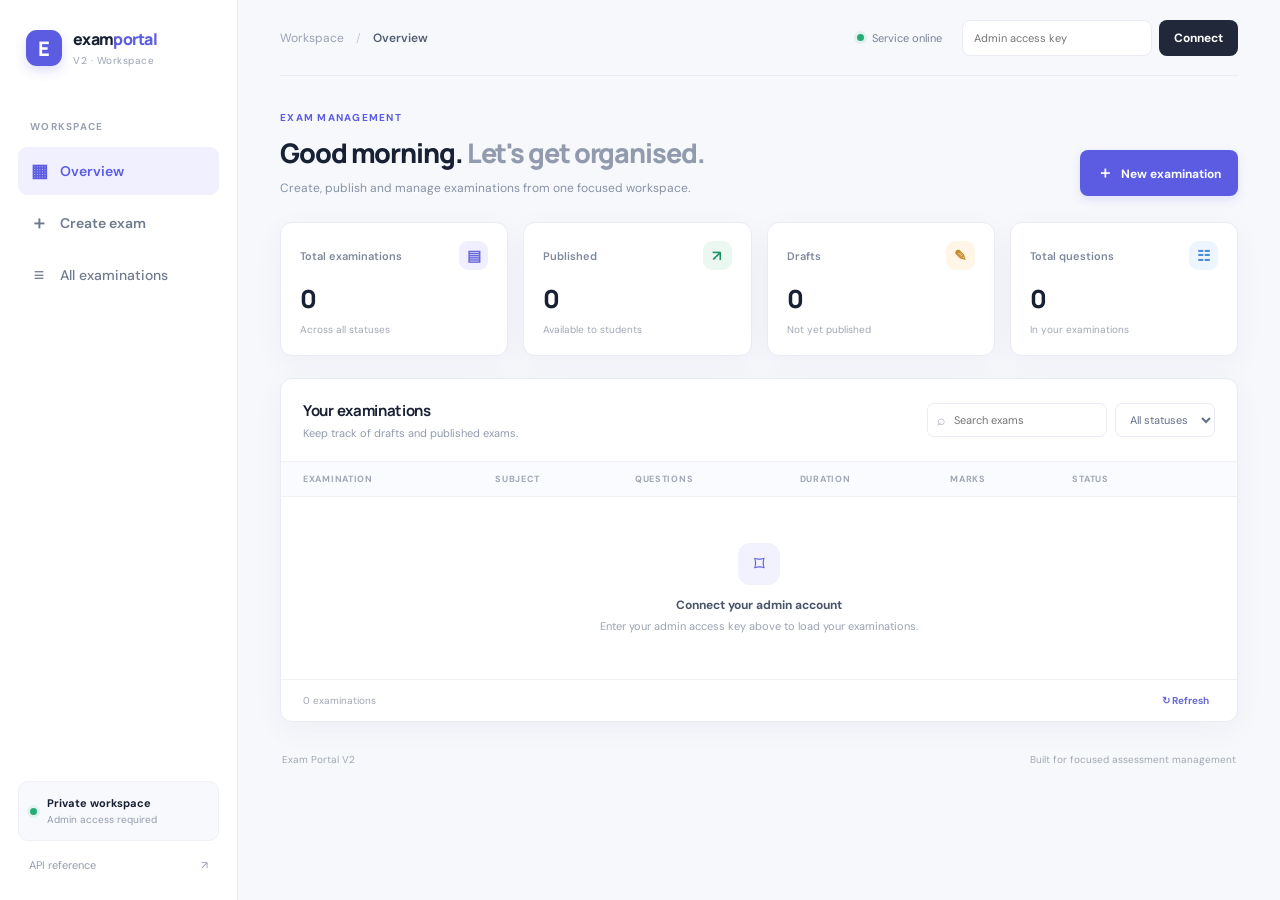
==== templates/index.html @ 76ee4e5e "Require per-exam common password before publishing" ====
<!doctype html>
<html lang="en">
<head>
  <meta charset="utf-8">
  <meta name="viewport" content="width=device-width, initial-scale=1">
  <meta name="theme-color" content="#f7f8fc">
  <title>Exam Portal V2 · Admin</title>
  <meta name="description" content="A clean workspace for creating and managing examinations.">
  <link rel="preconnect" href="https://fonts.googleapis.com">
  <link rel="preconnect" href="https://fonts.gstatic.com" crossorigin>
  <link href="https://fonts.googleapis.com/css2?family=DM+Sans:wght@400;500;600;700&family=Manrope:wght@500;600;700;800&display=swap" rel="stylesheet">
  <link rel="stylesheet" href="/static/style.css">
</head>
<body>
  <div class="app-shell">
    <aside class="sidebar">
      <a class="brand" href="/" aria-label="Exam Portal home">
        <span class="brand-mark">E</span>
        <span><strong>exam<span>portal</span></strong><small>V2 · Workspace</small></span>
      </a>
      <div class="side-label">WORKSPACE</div>
      <button class="side-link active" data-view="overview"><span class="side-icon">▦</span> Overview</button>
      <button class="side-link" data-view="create"><span class="side-icon">＋</span> Create exam</button>
      <a class="side-link side-link-muted" href="#exams"><span class="side-icon">≡</span> All examinations</a>
      <div class="sidebar-bottom">
        <div class="secure-note"><span class="secure-dot"></span><div><strong>Private workspace</strong><small>Admin access required</small></div></div>
        <a class="api-link" href="/api" target="_blank" rel="noreferrer">API reference <span>↗</span></a>
      </div>
    </aside>

    <main class="main">
      <header class="topbar">
        <div class="breadcrumb">Workspace <span>/</span> <strong id="breadcrumb-current">Overview</strong></div>
        <div class="topbar-right">
          <span class="system-status"><i></i> Service online</span>
          <div class="admin-connect">
            <input id="admin-key" type="password" autocomplete="current-password" placeholder="Admin access key" aria-label="Admin access key">
            <button id="connect-button" class="button button-dark">Connect</button>
          </div>
        </div>
      </header>

      <section class="page-heading">
        <div>
          <p class="eyebrow">EXAM MANAGEMENT</p>
          <h1 id="page-title">Good morning. <span>Let's get organised.</span></h1>
          <p class="page-subtitle">Create, publish and manage examinations from one focused workspace.</p>
        </div>
        <button class="button button-primary" id="new-exam-button"><span>＋</span> New examination</button>
      </section>

      <div id="notice" class="notice" role="status" aria-live="polite"></div>

      <section id="overview-view" class="view">
        <div class="stats-grid">
          <article class="stat-card"><div class="stat-top"><span>Total examinations</span><span class="stat-icon lavender">▤</span></div><strong id="stat-total">—</strong><small>Across all statuses</small></article>
          <article class="stat-card"><div class="stat-top"><span>Published</span><span class="stat-icon green">↗</span></div><strong id="stat-live">—</strong><small>Available to students</small></article>
          <article class="stat-card"><div class="stat-top"><span>Drafts</span><span class="stat-icon amber">✎</span></div><strong id="stat-draft">—</strong><small>Not yet published</small></article>
          <article class="stat-card"><div class="stat-top"><span>Total questions</span><span class="stat-icon blue">☷</span></div><strong id="stat-questions">—</strong><small>In your examinations</small></article>
        </div>

        <section class="content-card" id="exams">
          <div class="card-heading">
            <div><h2>Your examinations</h2><p>Keep track of drafts and published exams.</p></div>
            <div class="table-tools">
              <label class="search-box"><span>⌕</span><input id="exam-search" type="search" placeholder="Search exams"></label>
              <select id="status-filter" aria-label="Filter by status"><option value="all">All statuses</option><option value="draft">Draft</option><option value="live">Published</option><option value="paused">Paused</option><option value="closed">Closed</option></select>
            </div>
          </div>
          <div class="table-wrap">
            <table>
              <thead><tr><th>EXAMINATION</th><th>SUBJECT</th><th>QUESTIONS</th><th>DURATION</th><th>MARKS</th><th>STATUS</th><th></th></tr></thead>
              <tbody id="exam-table-body"><tr><td colspan="7" class="empty-cell"><div class="empty-state"><span class="empty-icon">▤</span><strong>Connect your admin account</strong><p>Enter your admin access key above to load your examinations.</p></div></td></tr></tbody>
            </table>
          </div>
          <div class="table-footer"><span id="exam-count">No examinations loaded</span><button class="text-button" id="refresh-button">↻ Refresh</button></div>
        </section>
      </section>

      <section id="create-view" class="view hidden">
        <div class="form-layout">
          <form id="exam-form" class="content-card exam-form">
            <div class="card-heading form-heading"><div><h2>Create an examination</h2><p>Start with the basics, then add your questions.</p></div><span class="draft-chip">SAVED AS DRAFT</span></div>
            <div class="form-section">
              <div class="section-title"><span>01</span><div><h3>Exam details</h3><p>Give students a clear idea of what they will be taking.</p></div></div>
              <div class="field-grid">
                <label class="field field-full">Examination title <b>*</b><input name="title" required maxlength="140" placeholder="e.g. Mathematics · Unit Test 1"></label>
                <label class="field">Subject <b>*</b><input name="subject" required placeholder="e.g. Mathematics"></label>
                <label class="field">Topic / chapter <b>*</b><input name="topic" required placeholder="e.g. Algebra"></label>
                <label class="field">Target class <input name="target_class" placeholder="e.g. Class 10"></label>
                <label class="field">Difficulty<select name="difficulty"><option value="easy">Easy</option><option value="moderate" selected>Moderate</option><option value="hard">Hard</option></select></label>
                <label class="field">Exam duration (minutes) <b>*</b><input name="duration_minutes" type="number" min="1" max="300" value="60" required></label>
                <label class="field">Extra review time (minutes)<input name="review_minutes" type="number" min="0" max="120" value="0"></label>
                <label class="field field-full">Gemini-generated common password <b>*</b><span class="optional">Required · Gemini creates a unique password for this examination and shares it with you</span><input name="exam_password" type="password" autocomplete="new-password" required placeholder="Paste the password generated by Gemini"></label>
              </div>
            </div>
            <div class="form-divider"></div>
            <div class="form-section">
              <div class="section-title"><span>02</span><div><h3>Questions</h3><p>Add MCQs or written-response questions. Marks are totalled automatically.</p></div></div>
              <div id="question-list" class="question-list"></div>
              <button type="button" class="button button-outline add-question" id="add-question">＋ Add a question</button>
            </div>
            <div class="form-actions"><span id="form-total">0 questions · 0 marks</span><button type="submit" class="button button-primary" id="save-exam-button">Create draft <span>→</span></button></div>
          </form>
          <aside class="form-aside">
            <div class="aside-card"><span class="aside-icon">✦</span><h3>A little preparation goes a long way.</h3><p>Review your questions and answer keys before publishing. Students can only see an exam after you publish it.</p></div>
            <div class="aside-card aside-tip"><strong>Quick checklist</strong><ul><li>Use a clear exam title</li><li>Set the correct class and duration</li><li>Check the marks for every question</li><li>Verify MCQ answer keys</li></ul></div>
          </aside>
        </div>
      </section>

      <footer class="footer"><span>Exam Portal V2</span><span>Built for focused assessment management</span></footer>
    </main>
  </div>
  <template id="question-template">
    <article class="question-card">
      <div class="question-card-head"><div class="question-number">QUESTION <span></span></div><button type="button" class="remove-question" aria-label="Remove question">×</button></div>
      <div class="question-fields">
        <label class="field question-prompt">Question <b>*</b><textarea class="q-prompt" rows="2" required placeholder="Write your question here…"></textarea></label>
        <div class="question-meta"><label class="field">Question type<select class="q-type"><option value="mcq">Multiple choice</option><option value="saq">Short answer</option><option value="laq">Long answer</option></select></label><label class="field">Marks<input class="q-marks" type="number" min="0.5" step="0.5" value="1"></label></div>
      </div>
      <div class="mcq-fields">
        <div class="option-grid">
          <label class="field">Option A<input class="q-option" data-option="A" placeholder="First option"></label>
          <label class="field">Option B<input class="q-option" data-option="B" placeholder="Second option"></label>
          <label class="field">Option C<input class="q-option" data-option="C" placeholder="Third option"></label>
          <label class="field">Option D<input class="q-option" data-option="D" placeholder="Fourth option"></label>
        </div>
        <label class="field correct-answer">Correct answer<select class="q-correct"><option value="A">Option A</option><option value="B">Option B</option><option value="C">Option C</option><option value="D">Option D</option></select></label>
      </div>
      <div class="written-fields hidden"><label class="field">Expected answer / reference points<textarea class="q-expected" rows="2" placeholder="Add a reference answer to help with evaluation (optional)…"></textarea></label><label class="field">Marking guidance<textarea class="q-guidance" rows="2" placeholder="What should a good answer include? (optional)"></textarea></label></div>
    </article>
  </template>
  <script src="/static/app.js" defer></script>
</body>
</html>
---- static/style.css ----
:root{--ink:#182033;--muted:#778197;--line:#e9ecf3;--paper:#fff;--bg:#f7f8fc;--primary:#5b5ce2;--primary-dark:#4849c8;--green:#16865c;--shadow:0 8px 30px rgba(26,38,71,.045)}
*{box-sizing:border-box}body{margin:0;background:var(--bg);color:var(--ink);font-family:"DM Sans",sans-serif;font-size:14px}button,input,select,textarea{font:inherit}button{cursor:pointer}.app-shell{min-height:100vh}.sidebar{width:238px;background:#fff;border-right:1px solid var(--line);position:fixed;inset:0 auto 0 0;padding:28px 18px;display:flex;flex-direction:column;z-index:5}.brand{display:flex;align-items:center;gap:11px;text-decoration:none;color:var(--ink);padding:0 8px;margin-bottom:52px}.brand-mark{width:36px;height:36px;display:grid;place-items:center;border-radius:11px;background:#5b5ce2;color:#fff;font:800 20px Manrope;box-shadow:0 5px 12px #5b5ce233}.brand strong{font:800 16px Manrope;letter-spacing:-.7px;display:block}.brand strong span{color:var(--primary)}.brand small{font-size:10px;color:#9aa2b2;letter-spacing:.5px}.side-label,.eyebrow{font-size:10px;font-weight:700;letter-spacing:1.25px;color:#9aa2b2}.side-label{padding:0 12px;margin-bottom:12px}.side-link{border:0;background:transparent;color:#707a8e;text-decoration:none;width:100%;display:flex;align-items:center;gap:12px;padding:12px;border-radius:9px;text-align:left;margin:2px 0;font-weight:600}.side-link:hover,.side-link.active{background:#f0f0ff;color:var(--primary)}.side-icon{width:18px;text-align:center;font-size:18px}.side-link-muted{font-weight:500}.sidebar-bottom{margin-top:auto}.secure-note{display:flex;align-items:center;gap:10px;padding:14px 11px;background:#f8f9fc;border:1px solid #eff1f6;border-radius:10px}.secure-dot,.system-status i{width:7px;height:7px;background:#25ad78;border-radius:50%;display:inline-block;box-shadow:0 0 0 3px #25ad781a}.secure-note strong,.secure-note small{display:block}.secure-note strong{font-size:11px}.secure-note small{font-size:10px;color:#929bad;margin-top:3px}.api-link{display:flex;justify-content:space-between;padding:17px 11px 0;color:#929bad;text-decoration:none;font-size:11px}.main{margin-left:238px;padding:0 42px;max-width:1800px}.topbar{height:76px;border-bottom:1px solid var(--line);display:flex;align-items:center;justify-content:space-between;gap:20px}.breadcrumb{color:#9aa2b2;font-size:12px}.breadcrumb span{padding:0 9px;color:#c5cad4}.breadcrumb strong{color:#535e73;font-weight:600}.topbar-right{display:flex;align-items:center;gap:20px}.system-status{color:#778197;font-size:11px;display:flex;align-items:center;gap:8px}.admin-connect{display:flex;gap:7px}.admin-connect input{width:190px;border:1px solid var(--line);border-radius:8px;padding:9px 11px;background:#fff;outline:none;font-size:11px}.admin-connect input:focus,.field input:focus,.field textarea:focus,.field select:focus{border-color:#a5a5f5;box-shadow:0 0 0 3px #5b5ce212}.button{border:0;border-radius:8px;padding:10px 15px;font-weight:700;font-size:12px;transition:.18s ease}.button-dark{background:#20283a;color:#fff}.button-dark:hover{background:#303a50}.button-primary{background:var(--primary);color:#fff;box-shadow:0 4px 10px #5b5ce225}.button-primary:hover{background:var(--primary-dark);transform:translateY(-1px)}.button-outline{background:#fff;border:1px dashed #cdd1df;color:#626c81}.button-outline:hover{border-color:var(--primary);color:var(--primary);background:#fafaff}.page-heading{display:flex;align-items:flex-end;justify-content:space-between;gap:20px;padding:35px 0 26px}.eyebrow{color:var(--primary);margin:0 0 10px}.page-heading h1{font:800 27px Manrope;letter-spacing:-1.1px;margin:0}.page-heading h1 span{color:#929bad}.page-subtitle{color:#8791a4;margin:9px 0 0;font-size:12px}.page-heading>.button{padding:12px 17px}.page-heading>.button span{font-size:16px;margin-right:5px}.notice{display:none;padding:11px 14px;border-radius:9px;margin:0 0 18px;font-size:12px}.notice.show{display:block}.notice.success{background:#eaf8f1;color:#14764f;border:1px solid #d2f0e1}.notice.error{background:#fff0ef;color:#b33d37;border:1px solid #f9d9d6}.notice.info{background:#eff1ff;color:#5051b9;border:1px solid #dfe0ff}.stats-grid{display:grid;grid-template-columns:repeat(4,minmax(0,1fr));gap:15px;margin-bottom:22px}.stat-card,.content-card{background:var(--paper);border:1px solid var(--line);border-radius:12px;box-shadow:var(--shadow)}.stat-card{padding:18px 19px}.stat-top{display:flex;justify-content:space-between;align-items:center;color:#7f899c;font-size:11px;font-weight:600}.stat-icon{width:29px;height:29px;display:grid;place-items:center;border-radius:9px;font-size:15px}.lavender{background:#f0efff;color:#6868dc}.green{background:#eaf8f1;color:#209467}.amber{background:#fff6e7;color:#c58b28}.blue{background:#edf5ff;color:#4d8bd2}.stat-card>strong{display:block;font:800 25px Manrope;letter-spacing:-1px;margin:11px 0 3px}.stat-card>small{font-size:10px;color:#a0a7b5}.content-card{overflow:hidden}.card-heading{padding:21px 22px;display:flex;align-items:center;justify-content:space-between;gap:18px}.card-heading h2{font:700 15px Manrope;margin:0;letter-spacing:-.3px}.card-heading p{font-size:11px;color:#929bad;margin:5px 0 0}.table-tools{display:flex;gap:8px}.search-box{height:34px;width:180px;display:flex;align-items:center;gap:7px;border:1px solid var(--line);border-radius:7px;padding:0 9px;color:#a0a7b5}.search-box input{border:0;outline:0;width:100%;font-size:11px}.table-tools select,.field select{border:1px solid var(--line);border-radius:7px;background:#fff;color:#657087;padding:8px 10px;font-size:11px;outline:0}.table-wrap{overflow-x:auto}table{border-collapse:collapse;width:100%;min-width:740px}thead{background:#fafbfe}th{text-align:left;padding:11px 15px;font-size:9px;letter-spacing:.7px;color:#a0a7b5;font-weight:700;border-top:1px solid #f0f1f5;border-bottom:1px solid #f0f1f5}td{padding:14px 15px;border-bottom:1px solid #f1f2f6;color:#697489;font-size:11px}td:first-child,th:first-child{padding-left:22px}.exam-title{color:#30394c;font-weight:700;font-size:11px}.exam-subtitle{font-size:10px;color:#a0a7b5;margin-top:4px}.status-pill{display:inline-flex;align-items:center;gap:5px;padding:5px 8px;border-radius:20px;font-size:9px;font-weight:700;text-transform:capitalize}.status-pill:before{content:"";width:5px;height:5px;border-radius:50%;background:currentColor}.status-live{background:#eaf8f1;color:#18855b}.status-draft{background:#fff6e7;color:#b78122}.status-paused{background:#f0f2f6;color:#7e8798}.status-closed{background:#fff0ef;color:#b6544e}.row-action{border:0;background:transparent;color:#5b5ce2;font-size:10px;font-weight:700}.row-action:disabled{color:#b6bbca;cursor:default}.table-footer{padding:13px 22px;display:flex;justify-content:space-between;align-items:center;color:#a0a7b5;font-size:10px}.text-button{border:0;background:transparent;color:#6869d7;font-weight:700;font-size:10px}.empty-cell{text-align:center;padding:46px 15px!important}.empty-state{display:flex;flex-direction:column;align-items:center}.empty-icon{width:42px;height:42px;display:grid;place-items:center;border-radius:12px;background:#f2f2ff;color:var(--primary);font-size:21px;margin-bottom:12px}.empty-state strong{color:#4b556a;font-size:12px}.empty-state p{color:#9aa2b2;font-size:11px;margin:6px 0 0}.footer{display:flex;justify-content:space-between;padding:23px 2px;color:#a0a7b5;font-size:10px}.hidden{display:none!important}.form-layout{display:grid;grid-template-columns:minmax(0,1fr) 245px;gap:18px;align-items:start}.exam-form{padding:0}.form-heading{border-bottom:1px solid #f0f1f5}.draft-chip{font-size:9px;font-weight:700;letter-spacing:.7px;color:#b78122;background:#fff6e7;padding:7px 9px;border-radius:5px}.form-section{padding:24px 22px}.section-title{display:flex;gap:12px;align-items:flex-start;margin-bottom:21px}.section-title>span{width:27px;height:27px;border-radius:8px;background:#f0efff;color:var(--primary);display:grid;place-items:center;font-size:10px;font-weight:700}.section-title h3{margin:1px 0 4px;font:700 13px Manrope}.section-title p{margin:0;color:#9aa2b2;font-size:10px}.field-grid{display:grid;grid-template-columns:repeat(2,minmax(0,1fr));gap:15px}.field{display:flex;flex-direction:column;gap:7px;color:#687388;font-size:10px;font-weight:700}.field b{color:#e16d6d}.field input,.field textarea{width:100%;border:1px solid #e6e9f0;border-radius:7px;padding:10px 11px;outline:0;color:#30394c;background:#fff;font-size:11px;font-weight:400;resize:vertical}.field input::placeholder,.field textarea::placeholder{color:#b2b8c4}.field-full{grid-column:1/-1}.field select{width:100%;padding:10px 11px}.optional{font-weight:400;color:#a1a8b6}.form-divider{height:1px;background:#f0f1f5}.question-list{display:grid;gap:12px}.question-card{border:1px solid #e9ecf3;border-radius:10px;padding:15px;background:#fcfcfe}.question-card-head{display:flex;justify-content:space-between;align-items:center;margin-bottom:13px}.question-number{font-size:9px;font-weight:700;letter-spacing:.7px;color:#929bad}.question-number span{color:var(--primary);margin-left:5px}.remove-question{border:0;background:#f4f5f8;color:#929bad;width:24px;height:24px;border-radius:6px;font-size:17px;line-height:1}.remove-question:hover{background:#fff0ef;color:#c45b54}.question-fields{display:grid;grid-template-columns:minmax(0,1fr) 220px;gap:14px}.question-meta{display:grid;grid-template-columns:1fr 90px;gap:10px}.question-meta .field input{min-width:0}.mcq-fields,.written-fields{margin-top:13px}.option-grid{display:grid;grid-template-columns:repeat(2,minmax(0,1fr));gap:10px}.correct-answer{max-width:210px;margin-top:12px}.written-fields{display:grid;gap:12px}.add-question{margin-top:14px;padding:10px 14px}.form-actions{border-top:1px solid #f0f1f5;padding:16px 22px;display:flex;align-items:center;justify-content:space-between;color:#929bad;font-size:10px}.form-aside{display:grid;gap:12px}.aside-card{background:#f0efff;border:1px solid #e5e4ff;border-radius:11px;padding:19px}.aside-icon{width:30px;height:30px;background:#fff;border-radius:9px;display:grid;place-items:center;color:var(--primary);font-size:16px}.aside-card h3{font:700 13px/1.5 Manrope;margin:14px 0 8px;color:#34365f}.aside-card p{font-size:10px;line-height:1.7;color:#7779a0;margin:0}.aside-tip{background:#fff;border-color:var(--line)}.aside-tip strong{font:700 11px Manrope}.aside-tip ul{padding-left:16px;margin:12px 0 0;color:#818b9d;font-size:10px;line-height:2.2}.view{padding-bottom:8px}
@media(max-width:1100px){.main{padding:0 25px}.stats-grid{grid-template-columns:repeat(2,minmax(0,1fr))}.form-layout{grid-template-columns:minmax(0,1fr) 210px}.topbar-right{gap:10px}}
@media(max-width:800px){.sidebar{width:68px;padding:20px 9px}.brand{padding:0;justify-content:center;margin-bottom:40px}.brand>span:last-child,.side-label,.side-link:not(.active),.side-link.active{font-size:0}.side-link{justify-content:center;padding:13px 0}.side-icon{font-size:18px}.secure-note{justify-content:center;padding:12px 0}.secure-note>div,.api-link{display:none}.main{margin-left:68px;padding:0 18px}.topbar{height:65px}.system-status{display:none}.admin-connect input{width:145px}.page-heading{align-items:flex-start;flex-direction:column}.page-heading h1{font-size:23px}.form-layout{grid-template-columns:1fr}.form-aside{grid-template-columns:repeat(2,minmax(0,1fr))}}
@media(max-width:560px){.main{padding:0 13px}.topbar{align-items:center}.breadcrumb{font-size:10px}.admin-connect input{width:118px;padding:8px}.admin-connect .button{padding:8px 10px}.stats-grid{gap:9px}.stat-card{padding:14px}.stat-card>strong{font-size:22px}.card-heading{align-items:flex-start;flex-direction:column;padding:17px}.table-tools{width:100%}.search-box{flex:1}.table-tools select{max-width:125px}.field-grid,.question-fields,.option-grid{grid-template-columns:1fr}.question-meta{grid-template-columns:1fr 90px}.form-section{padding:20px 15px}.form-heading{align-items:flex-start}.form-actions{padding:14px 15px}.footer{font-size:9px}.form-aside{grid-template-columns:1fr}}
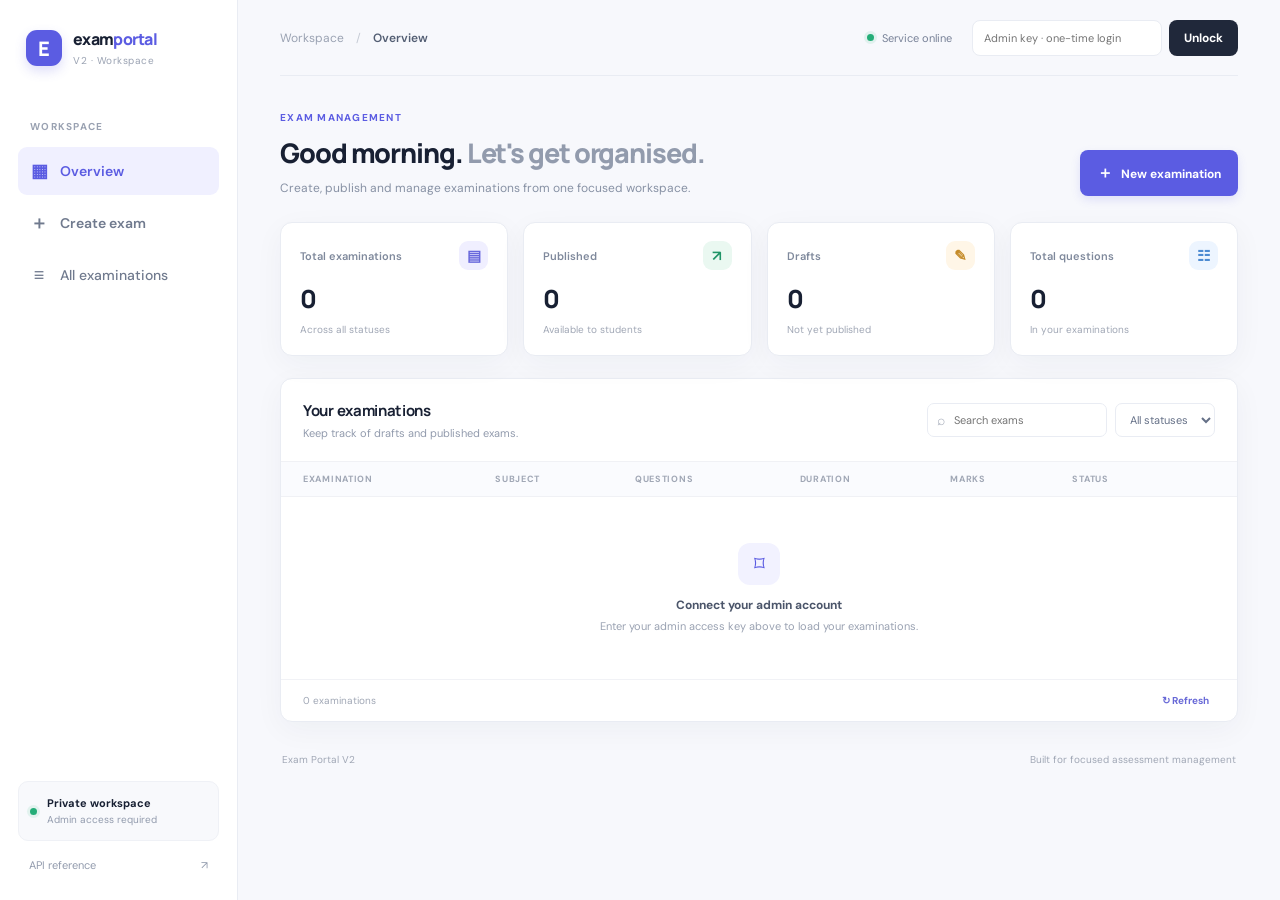
==== commit e4782865: "Update admin form for fixed password and exam availability" ====
--- a/templates/index.html
+++ b/templates/index.html
@@ -34,8 +34,9 @@
         <div class="topbar-right">
           <span class="system-status"><i></i> Service online</span>
           <div class="admin-connect">
-            <input id="admin-key" type="password" autocomplete="current-password" placeholder="Admin access key" aria-label="Admin access key">
-            <button id="connect-button" class="button button-dark">Connect</button>
+            <input id="admin-key" type="password" autocomplete="current-password" placeholder="Admin key · one-time login" aria-label="Admin access key">
+            <button id="connect-button" class="button button-dark">Unlock</button>
+            <button id="logout-button" class="button button-dark hidden" type="button">Log out</button>
           </div>
         </div>
       </header>
@@ -87,11 +88,11 @@
                 <label class="field field-full">Examination title <b>*</b><input name="title" required maxlength="140" placeholder="e.g. Mathematics · Unit Test 1"></label>
                 <label class="field">Subject <b>*</b><input name="subject" required placeholder="e.g. Mathematics"></label>
                 <label class="field">Topic / chapter <b>*</b><input name="topic" required placeholder="e.g. Algebra"></label>
-                <label class="field">Target class <input name="target_class" placeholder="e.g. Class 10"></label>
+                <label class="field">Target class (optional) <input name="target_class" placeholder="Leave blank for any class"></label>
                 <label class="field">Difficulty<select name="difficulty"><option value="easy">Easy</option><option value="moderate" selected>Moderate</option><option value="hard">Hard</option></select></label>
                 <label class="field">Exam duration (minutes) <b>*</b><input name="duration_minutes" type="number" min="1" max="300" value="60" required></label>
                 <label class="field">Extra review time (minutes)<input name="review_minutes" type="number" min="0" max="120" value="0"></label>
-                <label class="field field-full">Gemini-generated common password <b>*</b><span class="optional">Required · Gemini creates a unique password for this examination and shares it with you</span><input name="exam_password" type="password" autocomplete="new-password" required placeholder="Paste the password generated by Gemini"></label>
+                <label class="field">Availability after publishing (days) <b>*</b><input name="availability_days" type="number" min="1" max="30" value="3" required><span class="optional">The exam closes automatically after this many days</span></label>
               </div>
             </div>
             <div class="form-divider"></div>
@@ -103,7 +104,7 @@
             <div class="form-actions"><span id="form-total">0 questions · 0 marks</span><button type="submit" class="button button-primary" id="save-exam-button">Create draft <span>→</span></button></div>
           </form>
           <aside class="form-aside">
-            <div class="aside-card"><span class="aside-icon">✦</span><h3>A little preparation goes a long way.</h3><p>Review your questions and answer keys before publishing. Students can only see an exam after you publish it.</p></div>
+            <div class="aside-card"><span class="aside-icon">✦</span><h3>A little preparation goes a long way.</h3><p>Gemini can upload and publish the paper. The exam closes automatically when its availability window ends.</p></div>
             <div class="aside-card aside-tip"><strong>Quick checklist</strong><ul><li>Use a clear exam title</li><li>Set the correct class and duration</li><li>Check the marks for every question</li><li>Verify MCQ answer keys</li></ul></div>
           </aside>
         </div>
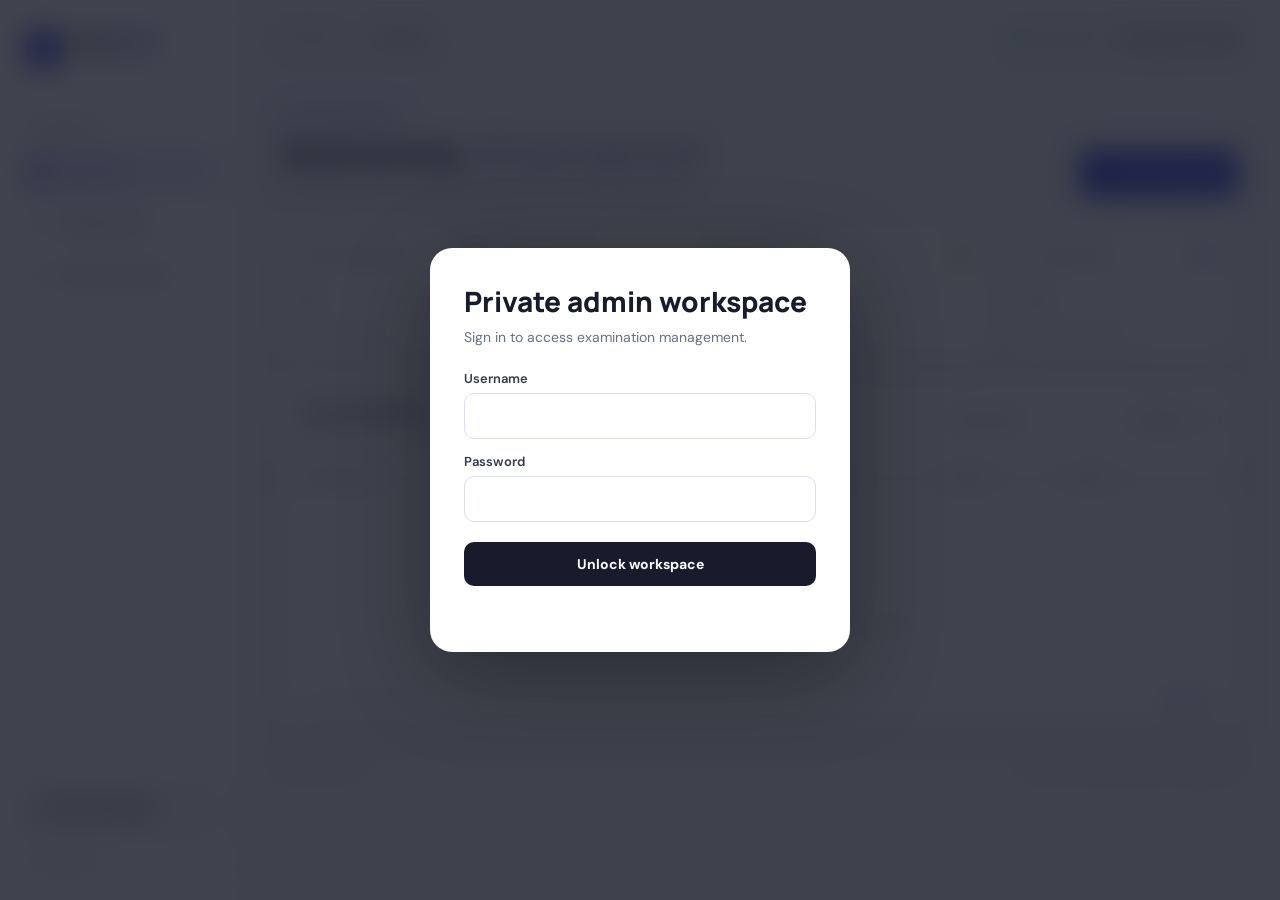
==== commit 240a4b35: "Add full-screen admin workspace lock screen" ====
--- a/templates/index.html
+++ b/templates/index.html
@@ -10,8 +10,29 @@
   <link rel="preconnect" href="https://fonts.gstatic.com" crossorigin>
   <link href="https://fonts.googleapis.com/css2?family=DM+Sans:wght@400;500;600;700&family=Manrope:wght@500;600;700;800&display=swap" rel="stylesheet">
   <link rel="stylesheet" href="/static/style.css">
+  <style>
+    .admin-lock{position:fixed;inset:0;z-index:9999;display:grid;place-items:center;padding:24px;background:rgba(10,15,28,.78);backdrop-filter:blur(14px)}
+    .admin-lock[hidden]{display:none}.admin-lock-card{width:min(420px,100%);padding:34px;border-radius:22px;background:#fff;box-shadow:0 24px 90px #0005}
+    .admin-lock-card h1{font:800 28px Manrope,sans-serif;margin:0 0 8px;color:#171b2b}.admin-lock-card p{color:#697086;margin:0 0 24px}
+    .admin-lock-card label{display:block;font-weight:600;font-size:13px;margin:14px 0 6px;color:#34394c}
+    .admin-lock-card input{width:100%;padding:13px 14px;border:1px solid #dce0ea;border-radius:10px;font:inherit}
+    .admin-lock-card button{width:100%;margin-top:20px;padding:13px;border:0;border-radius:10px;background:#171b2b;color:white;font-weight:700;cursor:pointer}
+    #admin-lock-error{color:#b42318;min-height:20px;margin-top:12px;font-size:13px}
+  </style>
 </head>
 <body>
+  <section id="admin-lock" class="admin-lock" aria-modal="true" role="dialog" aria-labelledby="admin-lock-title">
+    <form id="admin-login-form" class="admin-lock-card">
+      <h1 id="admin-lock-title">Private admin workspace</h1>
+      <p>Sign in to access examination management.</p>
+      <label for="admin-username">Username</label>
+      <input id="admin-username" name="username" autocomplete="username" required>
+      <label for="admin-password">Password</label>
+      <input id="admin-password" name="password" type="password" autocomplete="current-password" required>
+      <button id="admin-login-button" type="submit">Unlock workspace</button>
+      <div id="admin-lock-error" role="alert"></div>
+    </form>
+  </section>
   <div class="app-shell">
     <aside class="sidebar">
       <a class="brand" href="/" aria-label="Exam Portal home">
@@ -34,8 +55,7 @@
         <div class="topbar-right">
           <span class="system-status"><i></i> Service online</span>
           <div class="admin-connect">
-            <input id="admin-key" type="password" autocomplete="current-password" placeholder="Admin key · one-time login" aria-label="Admin access key">
-            <button id="connect-button" class="button button-dark">Unlock</button>
+            <span id="admin-session-label">Workspace locked</span>
             <button id="logout-button" class="button button-dark hidden" type="button">Log out</button>
           </div>
         </div>
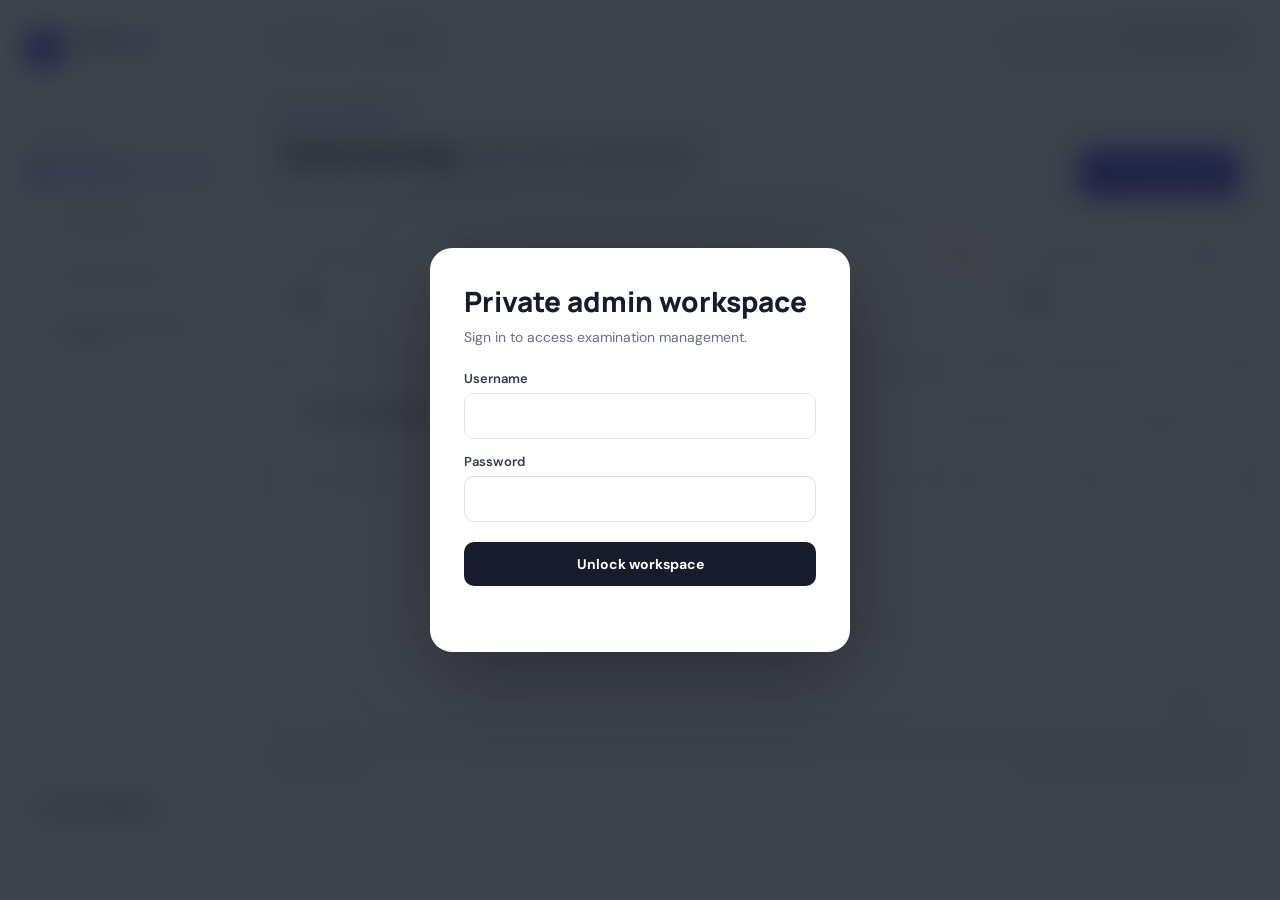
==== commit cad14de6: "Add teacher submissions workspace navigation" ====
--- a/templates/index.html
+++ b/templates/index.html
@@ -43,6 +43,7 @@
       <button class="side-link active" data-view="overview"><span class="side-icon">▦</span> Overview</button>
       <button class="side-link" data-view="create"><span class="side-icon">＋</span> Create exam</button>
       <a class="side-link side-link-muted" href="#exams"><span class="side-icon">≡</span> All examinations</a>
+      <a class="side-link side-link-muted" href="/teacher"><span class="side-icon">✓</span> Student submissions & results</a>
       <div class="sidebar-bottom">
         <div class="secure-note"><span class="secure-dot"></span><div><strong>Private workspace</strong><small>Admin access required</small></div></div>
         <a class="api-link" href="/api" target="_blank" rel="noreferrer">API reference <span>↗</span></a>
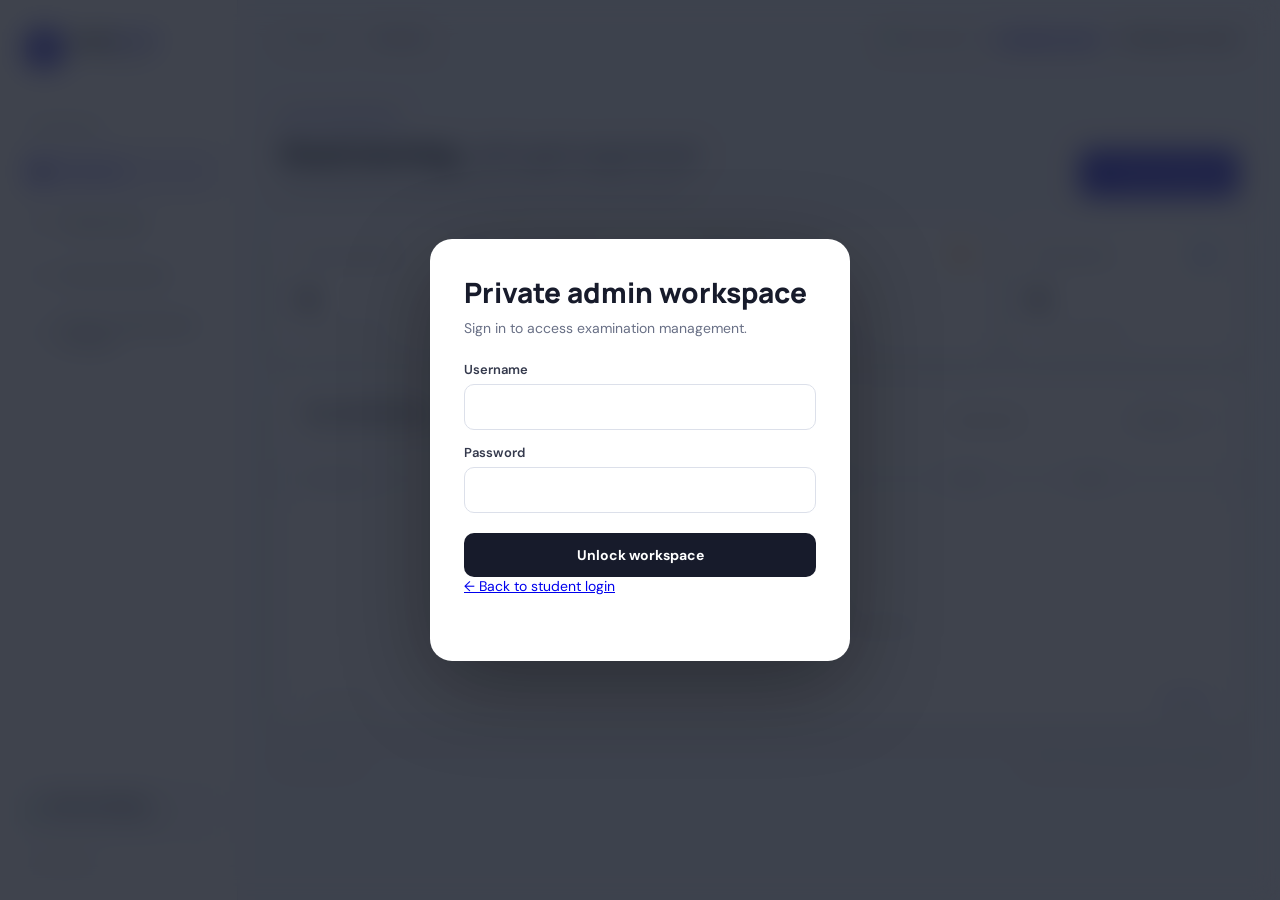
==== commit b3a84076: "Add clear return links from admin workspace to student portal" ====
--- a/templates/index.html
+++ b/templates/index.html
@@ -30,6 +30,7 @@
       <label for="admin-password">Password</label>
       <input id="admin-password" name="password" type="password" autocomplete="current-password" required>
       <button id="admin-login-button" type="submit">Unlock workspace</button>
+      <a class="admin-back-link" href="/">← Back to student login</a>
       <div id="admin-lock-error" role="alert"></div>
     </form>
   </section>
@@ -55,6 +56,7 @@
         <div class="breadcrumb">Workspace <span>/</span> <strong id="breadcrumb-current">Overview</strong></div>
         <div class="topbar-right">
           <span class="system-status"><i></i> Service online</span>
+          <a class="portal-back-link" href="/">← Student portal</a>
           <div class="admin-connect">
             <span id="admin-session-label">Workspace locked</span>
             <button id="logout-button" class="button button-dark hidden" type="button">Log out</button>
--- a/static/style.css
+++ b/static/style.css
@@ -3,3 +3,57 @@
 @media(max-width:1100px){.main{padding:0 25px}.stats-grid{grid-template-columns:repeat(2,minmax(0,1fr))}.form-layout{grid-template-columns:minmax(0,1fr) 210px}.topbar-right{gap:10px}}
 @media(max-width:800px){.sidebar{width:68px;padding:20px 9px}.brand{padding:0;justify-content:center;margin-bottom:40px}.brand>span:last-child,.side-label,.side-link:not(.active),.side-link.active{font-size:0}.side-link{justify-content:center;padding:13px 0}.side-icon{font-size:18px}.secure-note{justify-content:center;padding:12px 0}.secure-note>div,.api-link{display:none}.main{margin-left:68px;padding:0 18px}.topbar{height:65px}.system-status{display:none}.admin-connect input{width:145px}.page-heading{align-items:flex-start;flex-direction:column}.page-heading h1{font-size:23px}.form-layout{grid-template-columns:1fr}.form-aside{grid-template-columns:repeat(2,minmax(0,1fr))}}
 @media(max-width:560px){.main{padding:0 13px}.topbar{align-items:center}.breadcrumb{font-size:10px}.admin-connect input{width:118px;padding:8px}.admin-connect .button{padding:8px 10px}.stats-grid{gap:9px}.stat-card{padding:14px}.stat-card>strong{font-size:22px}.card-heading{align-items:flex-start;flex-direction:column;padding:17px}.table-tools{width:100%}.search-box{flex:1}.table-tools select{max-width:125px}.field-grid,.question-fields,.option-grid{grid-template-columns:1fr}.question-meta{grid-template-columns:1fr 90px}.form-section{padding:20px 15px}.form-heading{align-items:flex-start}.form-actions{padding:14px 15px}.footer{font-size:9px}.form-aside{grid-template-columns:1fr}}
+
+/* Mobile layout hardening */
+@media(max-width:800px){
+  .app-shell{display:block}
+  .sidebar{position:relative;inset:auto;width:100%;height:auto;min-height:0;padding:12px 14px;display:grid;grid-template-columns:1fr;gap:10px;border-right:0;border-bottom:1px solid var(--line)}
+  .sidebar .brand{margin:0;padding:0 4px;justify-content:flex-start}
+  .sidebar .brand>span:last-child{display:block}
+  .side-label{display:none}
+  .sidebar nav{display:flex;gap:7px;overflow-x:auto;padding:2px 0 5px;scrollbar-width:thin}
+  .side-link,.side-link.active,.side-link:not(.active){width:auto;flex:0 0 auto;font-size:12px;white-space:nowrap;justify-content:flex-start;padding:10px 12px;margin:0}
+  .side-icon{font-size:15px;width:auto}
+  .sidebar-bottom{display:none}
+  .main{margin:0;padding:0 18px;max-width:none}
+  .topbar{height:auto;min-height:58px;flex-wrap:wrap;padding:10px 0}
+  .topbar-right{margin-left:auto}
+  .admin-connect{align-items:center;flex-wrap:wrap}
+  .admin-connect input{min-width:0;max-width:42vw}
+  .page-heading{padding:25px 0 20px}
+  .page-heading>.button{width:100%}
+  .form-layout{grid-template-columns:minmax(0,1fr)}
+  .form-aside{grid-template-columns:repeat(2,minmax(0,1fr))}
+  .content-card{min-width:0}
+  .table-wrap{max-width:100%;overflow-x:auto;-webkit-overflow-scrolling:touch}
+}
+@media(max-width:560px){
+  .main{padding:0 12px}
+  .topbar{gap:8px}
+  .breadcrumb{font-size:10px}
+  .topbar-right{width:100%;margin:0;justify-content:flex-end}
+  .admin-connect{width:100%;justify-content:flex-end}
+  .admin-connect input{flex:1;max-width:none;min-width:0}
+  .page-heading h1{font-size:22px;line-height:1.3;overflow-wrap:anywhere}
+  .stats-grid{grid-template-columns:repeat(2,minmax(0,1fr))}
+  .stat-card{min-width:0}
+  .card-heading{gap:12px}
+  .table-tools{flex-wrap:wrap}
+  .table-tools select{max-width:100%;flex:0 0 auto}
+  .field-grid,.question-fields,.option-grid{grid-template-columns:minmax(0,1fr)}
+  .question-meta{grid-template-columns:minmax(0,1fr) 88px}
+  .form-section{padding:18px 13px}
+  .form-actions{gap:12px;align-items:stretch;flex-direction:column}
+  .form-actions .button{width:100%}
+  .form-aside{grid-template-columns:minmax(0,1fr)}
+  .footer{gap:8px;flex-wrap:wrap}
+  .admin-lock{padding:14px}
+  .admin-lock-card{padding:24px 18px}
+}
+
+
+/* Exam row actions */
+.row-actions{display:flex;align-items:center;gap:8px;white-space:nowrap}
+.row-action.row-delete{color:#b42318;border-color:#f1d2d0;background:#fff8f7}
+.row-action.row-delete:hover{background:#feeceb;border-color:#e9b7b3}
+@media(max-width:700px){.row-actions{gap:6px}.row-action{padding:8px 10px}}
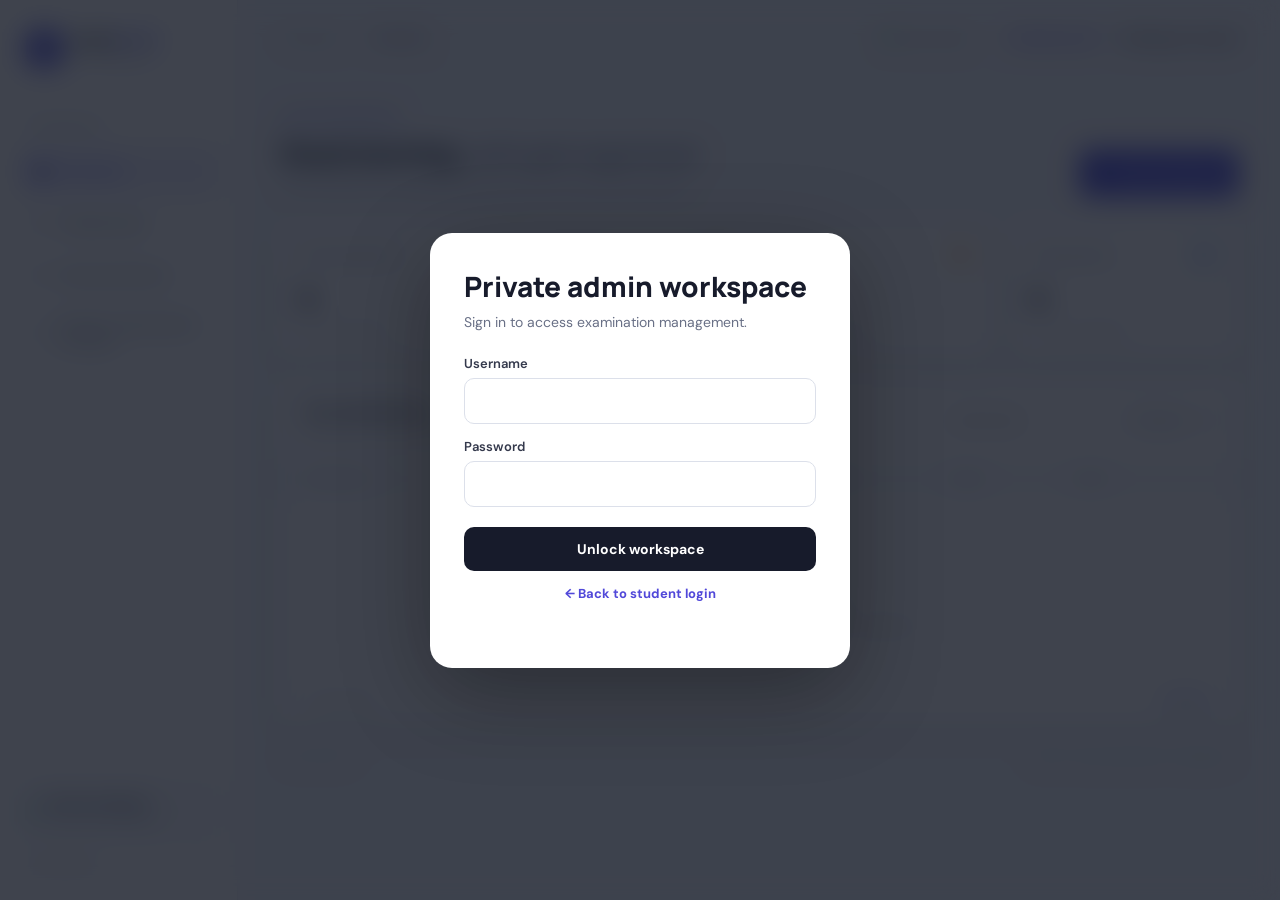
==== commit f695f6ac: "Remove LAQ option from exam question creator" ====
--- a/templates/index.html
+++ b/templates/index.html
@@ -141,7 +141,7 @@
       <div class="question-card-head"><div class="question-number">QUESTION <span></span></div><button type="button" class="remove-question" aria-label="Remove question">×</button></div>
       <div class="question-fields">
         <label class="field question-prompt">Question <b>*</b><textarea class="q-prompt" rows="2" required placeholder="Write your question here…"></textarea></label>
-        <div class="question-meta"><label class="field">Question type<select class="q-type"><option value="mcq">Multiple choice</option><option value="saq">Short answer</option><option value="laq">Long answer</option></select></label><label class="field">Marks<input class="q-marks" type="number" min="0.5" step="0.5" value="1"></label></div>
+        <div class="question-meta"><label class="field">Question type<select class="q-type"><option value="mcq">Multiple choice</option><option value="saq">Short answer</option></select></label><label class="field">Marks<input class="q-marks" type="number" min="0.5" step="0.5" value="1"></label></div>
       </div>
       <div class="mcq-fields">
         <div class="option-grid">
--- a/static/style.css
+++ b/static/style.css
@@ -57,3 +57,5 @@
 .row-action.row-delete{color:#b42318;border-color:#f1d2d0;background:#fff8f7}
 .row-action.row-delete:hover{background:#feeceb;border-color:#e9b7b3}
 @media(max-width:700px){.row-actions{gap:6px}.row-action{padding:8px 10px}}
+
+.admin-back-link{display:block;text-align:center;margin-top:14px;color:#5148d9;text-decoration:none;font-size:13px;font-weight:700}.admin-back-link:hover,.portal-back-link:hover{ text-decoration:underline}.portal-back-link{color:#5148d9;text-decoration:none;font-size:12px;font-weight:700;margin-left:14px;white-space:nowrap}@media(max-width:760px){.portal-back-link{margin-left:0}}
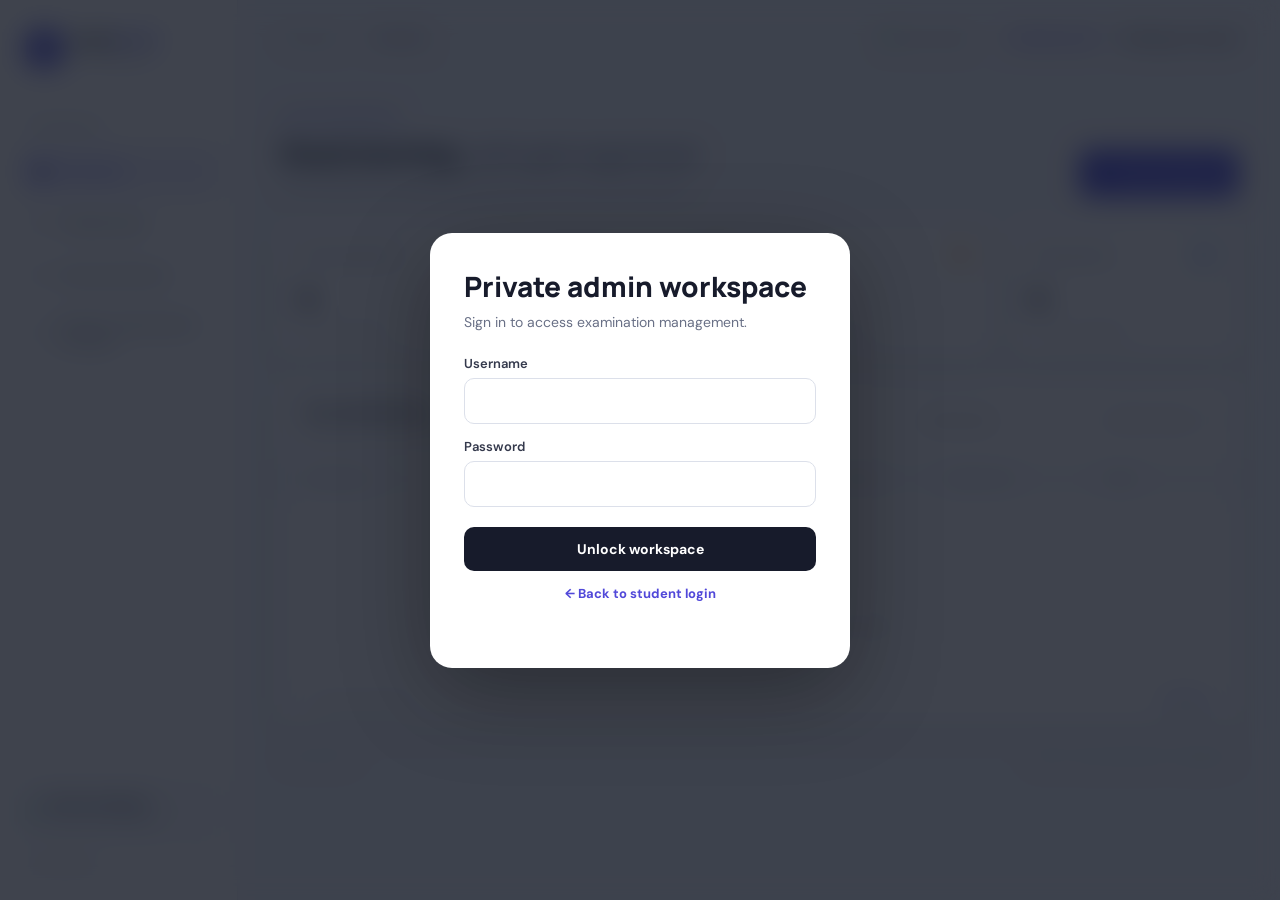
==== commit 0934147a: "Show live exams with per-exam submission counts" ====
--- a/templates/index.html
+++ b/templates/index.html
@@ -88,13 +88,13 @@
             <div><h2>Your examinations</h2><p>Keep track of drafts and published exams.</p></div>
             <div class="table-tools">
               <label class="search-box"><span>⌕</span><input id="exam-search" type="search" placeholder="Search exams"></label>
-              <select id="status-filter" aria-label="Filter by status"><option value="all">All statuses</option><option value="draft">Draft</option><option value="live">Published</option><option value="paused">Paused</option><option value="closed">Closed</option></select>
+              <select id="status-filter" aria-label="Exam status" disabled><option value="live">Currently running</option></select>
             </div>
           </div>
           <div class="table-wrap">
             <table>
-              <thead><tr><th>EXAMINATION</th><th>SUBJECT</th><th>QUESTIONS</th><th>DURATION</th><th>MARKS</th><th>STATUS</th><th></th></tr></thead>
-              <tbody id="exam-table-body"><tr><td colspan="7" class="empty-cell"><div class="empty-state"><span class="empty-icon">▤</span><strong>Connect your admin account</strong><p>Enter your admin access key above to load your examinations.</p></div></td></tr></tbody>
+              <thead><tr><th>EXAMINATION</th><th>SUBJECT</th><th>QUESTIONS</th><th>DURATION</th><th>MARKS</th><th>SUBMISSIONS</th><th>STATUS</th><th></th></tr></thead>
+              <tbody id="exam-table-body"><tr><td colspan="8" class="empty-cell"><div class="empty-state"><span class="empty-icon">▤</span><strong>Connect your admin account</strong><p>Enter your admin access key above to load your examinations.</p></div></td></tr></tbody>
             </table>
           </div>
           <div class="table-footer"><span id="exam-count">No examinations loaded</span><button class="text-button" id="refresh-button">↻ Refresh</button></div>
@@ -155,6 +155,6 @@
       <div class="written-fields hidden"><label class="field">Expected answer / reference points<textarea class="q-expected" rows="2" placeholder="Add a reference answer to help with evaluation (optional)…"></textarea></label><label class="field">Marking guidance<textarea class="q-guidance" rows="2" placeholder="What should a good answer include? (optional)"></textarea></label></div>
     </article>
   </template>
-  <script src="/static/app.js" defer></script>
+  <script src="/static/app.js?v=admin-token-3" defer></script>
 </body>
 </html>
